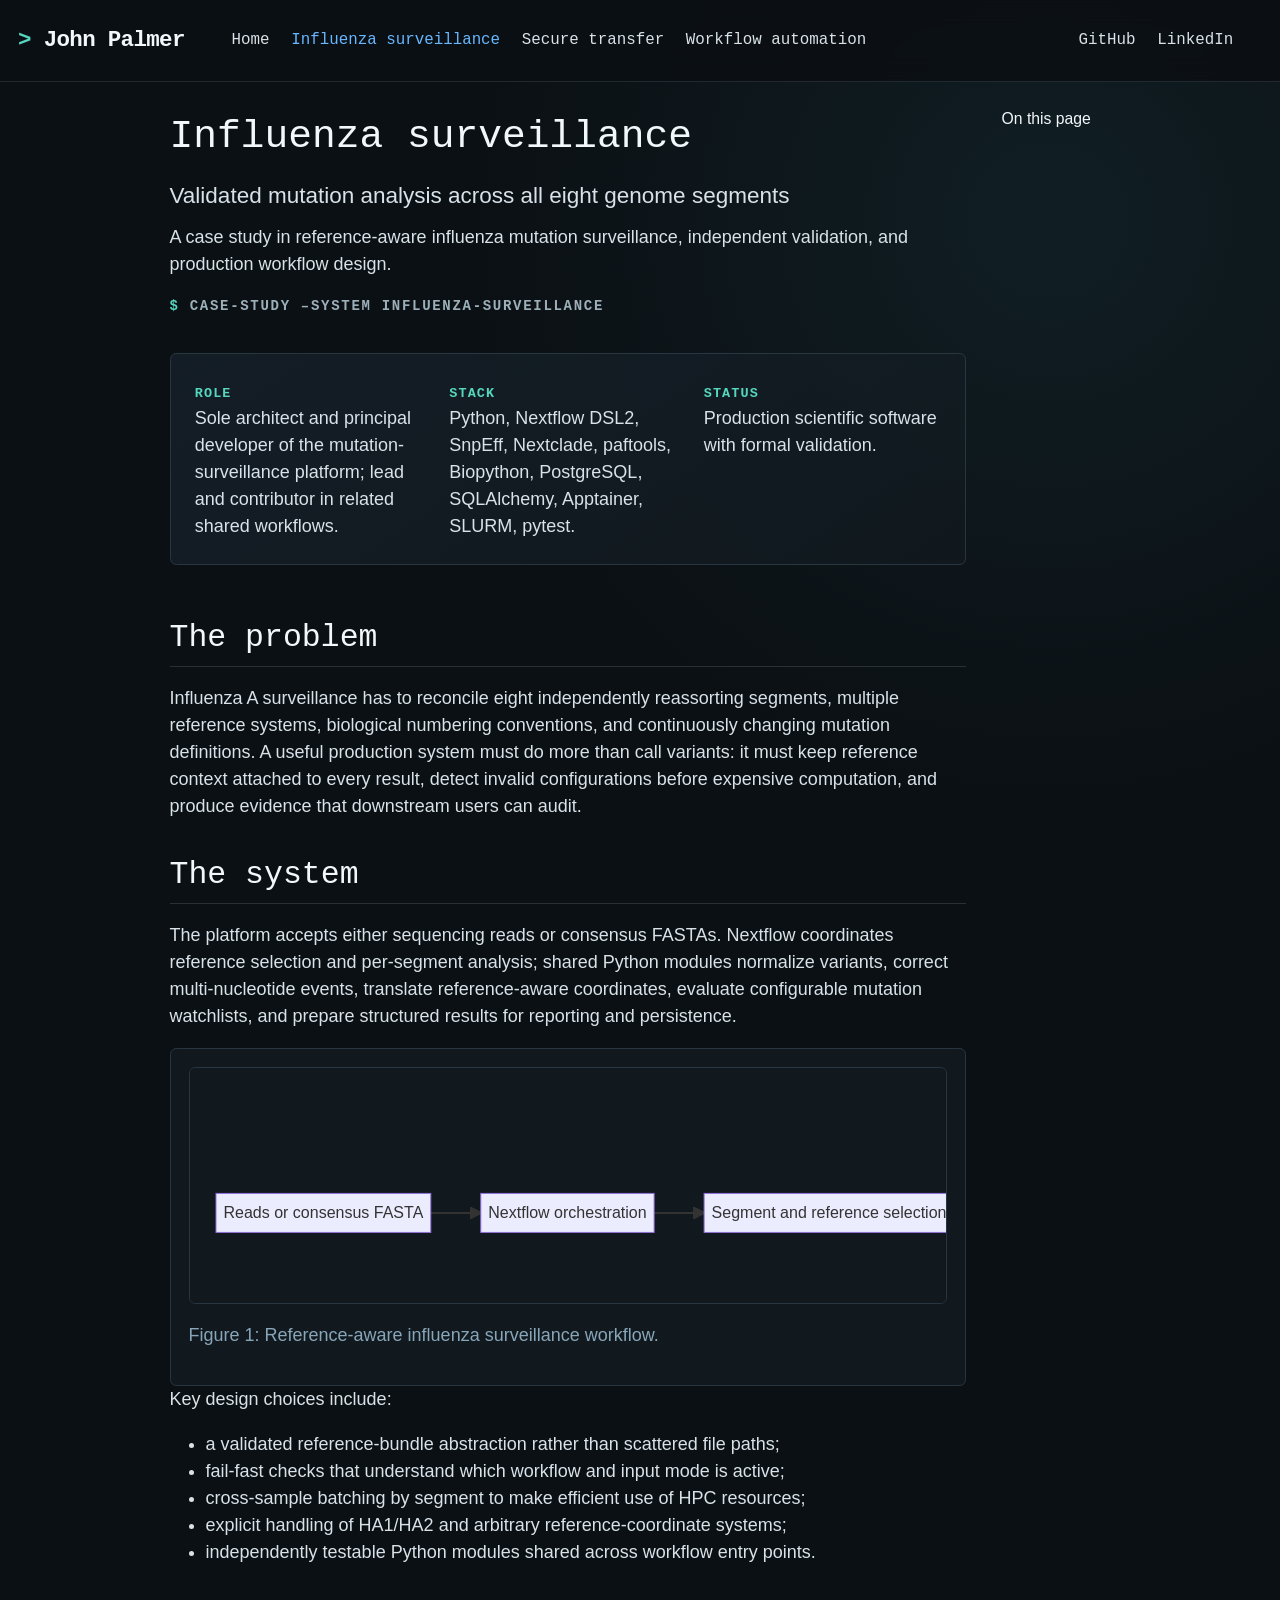
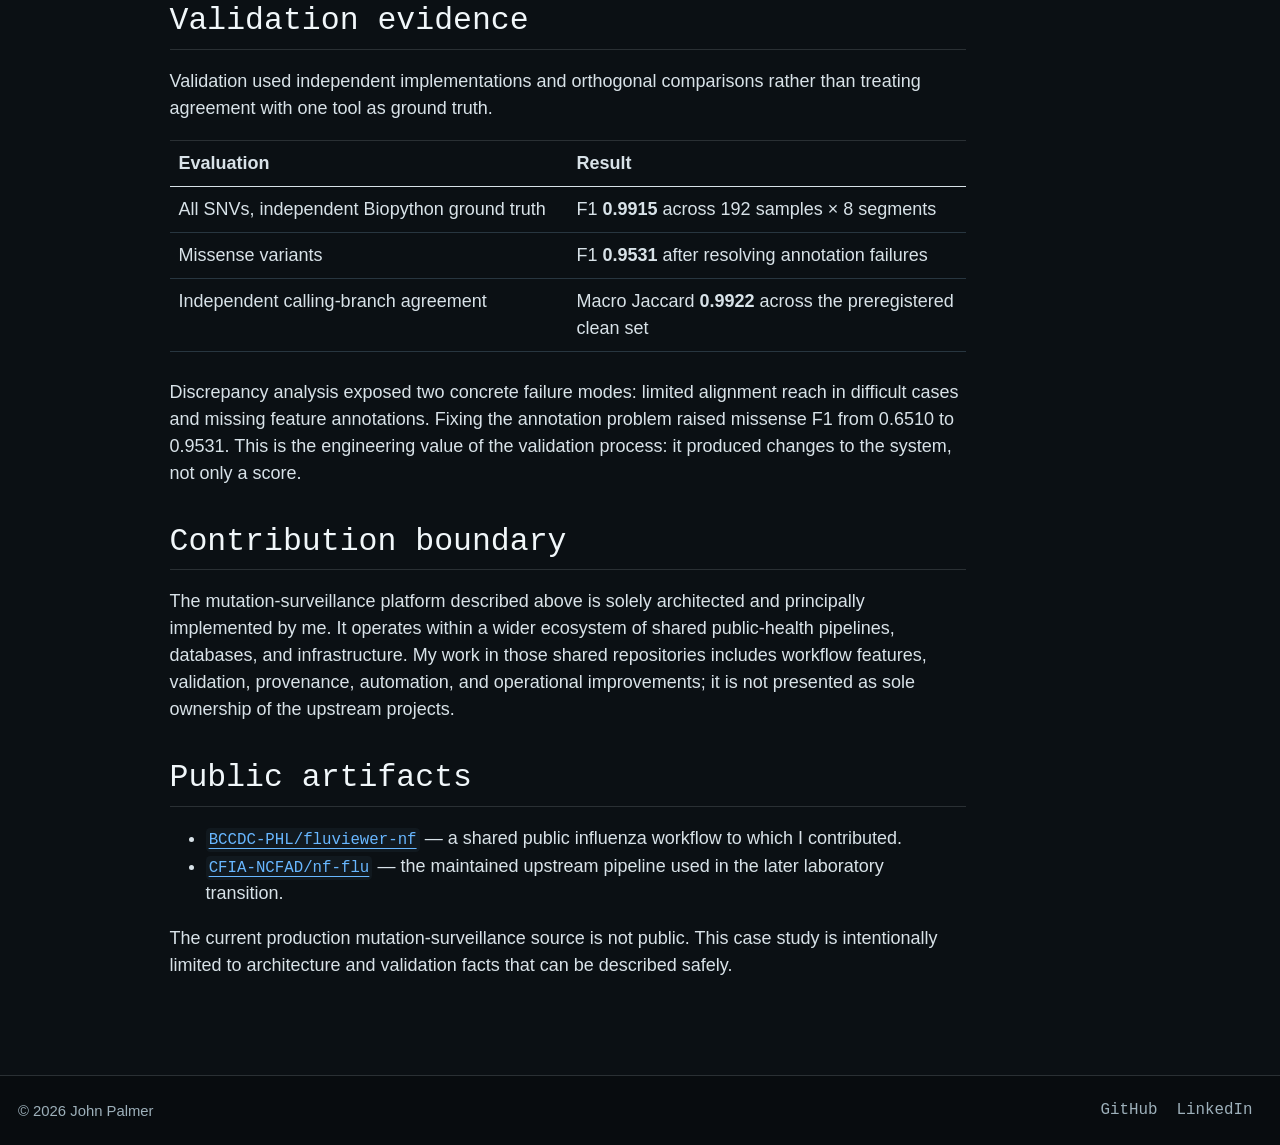
==== projects/influenza-surveillance.html @ 6f4eda3d "Built site for gh-pages" ====
<!DOCTYPE html>
<html xmlns="http://www.w3.org/1999/xhtml" lang="en-CA" xml:lang="en-CA"><head>

<meta charset="utf-8">
<meta name="generator" content="quarto-1.2.335">

<meta name="viewport" content="width=device-width, initial-scale=1.0, user-scalable=yes">

<meta name="description" content="A case study in reference-aware influenza mutation surveillance, independent validation, and production workflow design.">

<title>John Palmer - Influenza surveillance</title>
<style>
code{white-space: pre-wrap;}
span.smallcaps{font-variant: small-caps;}
div.columns{display: flex; gap: min(4vw, 1.5em);}
div.column{flex: auto; overflow-x: auto;}
div.hanging-indent{margin-left: 1.5em; text-indent: -1.5em;}
ul.task-list{list-style: none;}
ul.task-list li input[type="checkbox"] {
  width: 0.8em;
  margin: 0 0.8em 0.2em -1.6em;
  vertical-align: middle;
}
</style>


<script src="../site_libs/quarto-nav/quarto-nav.js"></script>
<script src="../site_libs/clipboard/clipboard.min.js"></script>
<script src="../site_libs/quarto-search/autocomplete.umd.js"></script>
<script src="../site_libs/quarto-search/fuse.min.js"></script>
<script src="../site_libs/quarto-search/quarto-search.js"></script>
<meta name="quarto:offset" content="../">
<link href="../assets/favicon.svg" rel="icon" type="image/svg+xml">
<script src="../site_libs/quarto-html/quarto.js"></script>
<script src="../site_libs/quarto-html/popper.min.js"></script>
<script src="../site_libs/quarto-html/tippy.umd.min.js"></script>
<script src="../site_libs/quarto-html/anchor.min.js"></script>
<link href="../site_libs/quarto-html/tippy.css" rel="stylesheet">
<link href="../site_libs/quarto-html/quarto-syntax-highlighting-dark.css" rel="stylesheet" id="quarto-text-highlighting-styles">
<script src="../site_libs/bootstrap/bootstrap.min.js"></script>
<link href="../site_libs/bootstrap/bootstrap-icons.css" rel="stylesheet">
<link href="../site_libs/bootstrap/bootstrap.min.css" rel="stylesheet" id="quarto-bootstrap" data-mode="dark">
<script id="quarto-search-options" type="application/json">{
  "location": "navbar",
  "copy-button": false,
  "collapse-after": 3,
  "panel-placement": "end",
  "type": "overlay",
  "limit": 20,
  "language": {
    "search-no-results-text": "No results",
    "search-matching-documents-text": "matching documents",
    "search-copy-link-title": "Copy link to search",
    "search-hide-matches-text": "Hide additional matches",
    "search-more-match-text": "more match in this document",
    "search-more-matches-text": "more matches in this document",
    "search-clear-button-title": "Clear",
    "search-detached-cancel-button-title": "Cancel",
    "search-submit-button-title": "Submit"
  }
}</script>
<style>html{ scroll-behavior: smooth; }</style>
<script src="../site_libs/quarto-diagram/mermaid.min.js"></script>
<script src="../site_libs/quarto-diagram/mermaid-init.js"></script>
<link href="../site_libs/quarto-diagram/mermaid.css" rel="stylesheet">


<meta property="og:title" content="John Palmer - Influenza surveillance">
<meta property="og:description" content="A case study in reference-aware influenza mutation surveillance, independent validation, and production workflow design.">
<meta property="og:site-name" content="John Palmer">
</head>

<body class="nav-fixed">

<div id="quarto-search-results"></div>
  <header id="quarto-header" class="headroom fixed-top">
    <nav class="navbar navbar-expand-lg navbar-dark ">
      <div class="navbar-container container-fluid">
      <div class="navbar-brand-container">
    <a class="navbar-brand" href="../index.html">
    <span class="navbar-title">John Palmer</span>
    </a>
  </div>
          <button class="navbar-toggler" type="button" data-bs-toggle="collapse" data-bs-target="#navbarCollapse" aria-controls="navbarCollapse" aria-expanded="false" aria-label="Toggle navigation" onclick="if (window.quartoToggleHeadroom) { window.quartoToggleHeadroom(); }">
  <span class="navbar-toggler-icon"></span>
</button>
          <div class="collapse navbar-collapse" id="navbarCollapse">
            <ul class="navbar-nav navbar-nav-scroll me-auto">
  <li class="nav-item">
    <a class="nav-link" href="../index.html">
 <span class="menu-text">Home</span></a>
  </li>  
  <li class="nav-item">
    <a class="nav-link active" href="../projects/influenza-surveillance.html" aria-current="page">
 <span class="menu-text">Influenza surveillance</span></a>
  </li>  
  <li class="nav-item">
    <a class="nav-link" href="../projects/secure-sequence-transfer.html">
 <span class="menu-text">Secure transfer</span></a>
  </li>  
  <li class="nav-item">
    <a class="nav-link" href="../projects/workflow-automation.html">
 <span class="menu-text">Workflow automation</span></a>
  </li>  
</ul>
            <ul class="navbar-nav navbar-nav-scroll ms-auto">
  <li class="nav-item">
    <a class="nav-link" href="https://github.com/jpalmer37">
 <span class="menu-text">GitHub</span></a>
  </li>  
  <li class="nav-item">
    <a class="nav-link" href="https://linkedin.com/in/john-palmer-932542b6/">
 <span class="menu-text">LinkedIn</span></a>
  </li>  
</ul>
              <div id="quarto-search" class="" title="Search"></div>
          </div> <!-- /navcollapse -->
      </div> <!-- /container-fluid -->
    </nav>
</header>
<!-- content -->
<div id="quarto-content" class="quarto-container page-columns page-rows-contents page-layout-article page-navbar">
<!-- sidebar -->
<!-- margin-sidebar -->
    <div id="quarto-margin-sidebar" class="sidebar margin-sidebar">
        <nav id="TOC" role="doc-toc" class="toc-active">
    <h2 id="toc-title">On this page</h2>
   
  <ul class="collapse">
  <li><a href="#the-problem" id="toc-the-problem" class="nav-link active" data-scroll-target="#the-problem">The problem</a></li>
  <li><a href="#the-system" id="toc-the-system" class="nav-link" data-scroll-target="#the-system">The system</a></li>
  <li><a href="#validation-evidence" id="toc-validation-evidence" class="nav-link" data-scroll-target="#validation-evidence">Validation evidence</a></li>
  <li><a href="#contribution-boundary" id="toc-contribution-boundary" class="nav-link" data-scroll-target="#contribution-boundary">Contribution boundary</a></li>
  <li><a href="#public-artifacts" id="toc-public-artifacts" class="nav-link" data-scroll-target="#public-artifacts">Public artifacts</a></li>
  </ul>
</nav>
    </div>
<!-- main -->
<main class="content" id="quarto-document-content">

<header id="title-block-header" class="quarto-title-block default">
<div class="quarto-title">
<h1 class="title">Influenza surveillance</h1>
<p class="subtitle lead">Validated mutation analysis across all eight genome segments</p>
</div>

<div>
  <div class="description">
    A case study in reference-aware influenza mutation surveillance, independent validation, and production workflow design.
  </div>
</div>


<div class="quarto-title-meta">

    
  
    
  </div>
  

</header>

<p class="eyebrow">
<span class="prompt">$</span> case-study –system influenza-surveillance
</p>
<div class="case-meta">
<p><strong>Role</strong><br> Sole architect and principal developer of the mutation-surveillance platform; lead and contributor in related shared workflows.</p>
<p><strong>Stack</strong><br> Python, Nextflow DSL2, SnpEff, Nextclade, paftools, Biopython, PostgreSQL, SQLAlchemy, Apptainer, SLURM, pytest.</p>
<p><strong>Status</strong><br> Production scientific software with formal validation.</p>
</div>
<section id="the-problem" class="level2">
<h2 class="anchored" data-anchor-id="the-problem">The problem</h2>
<p>Influenza A surveillance has to reconcile eight independently reassorting segments, multiple reference systems, biological numbering conventions, and continuously changing mutation definitions. A useful production system must do more than call variants: it must keep reference context attached to every result, detect invalid configurations before expensive computation, and produce evidence that downstream users can audit.</p>
</section>
<section id="the-system" class="level2">
<h2 class="anchored" data-anchor-id="the-system">The system</h2>
<p>The platform accepts either sequencing reads or consensus FASTAs. Nextflow coordinates reference selection and per-segment analysis; shared Python modules normalize variants, correct multi-nucleotide events, translate reference-aware coordinates, evaluate configurable mutation watchlists, and prepare structured results for reporting and persistence.</p>
<div class="cell">
<div class="cell-output-display">
<div id="fig-influenza-system" class="quarto-figure quarto-figure-center anchored">
<figure class="figure">
<p>
</p><pre class="mermaid mermaid-js" data-tooltip-selector="#mermaid-tooltip-1">flowchart LR
  A[Reads or consensus FASTA] --&gt; B[Nextflow orchestration]
  B --&gt; C[Segment and reference selection]
  C --&gt; D[Variant calling]
  D --&gt; E[Normalization and MNV correction]
  E --&gt; F[Reference-aware annotation]
  F --&gt; G[Mutation watchlists]
  G --&gt; H[Reports]
  G --&gt; I[(PostgreSQL results)]
  D --&gt; J[Independent validation]
  F --&gt; J
</pre>
<div id="mermaid-tooltip-1" class="mermaidTooltip">

</div>
<p></p>
<p></p><figcaption class="figure-caption">Figure&nbsp;1: Reference-aware influenza surveillance workflow.</figcaption><p></p>
</figure>
</div>
</div>
</div>
<p>Key design choices include:</p>
<ul>
<li>a validated reference-bundle abstraction rather than scattered file paths;</li>
<li>fail-fast checks that understand which workflow and input mode is active;</li>
<li>cross-sample batching by segment to make efficient use of HPC resources;</li>
<li>explicit handling of HA1/HA2 and arbitrary reference-coordinate systems;</li>
<li>independently testable Python modules shared across workflow entry points.</li>
</ul>
</section>
<section id="validation-evidence" class="level2">
<h2 class="anchored" data-anchor-id="validation-evidence">Validation evidence</h2>
<p>Validation used independent implementations and orthogonal comparisons rather than treating agreement with one tool as ground truth.</p>
<table class="table">
<colgroup>
<col style="width: 50%">
<col style="width: 50%">
</colgroup>
<thead>
<tr class="header">
<th>Evaluation</th>
<th>Result</th>
</tr>
</thead>
<tbody>
<tr class="odd">
<td>All SNVs, independent Biopython ground truth</td>
<td>F1 <strong>0.9915</strong> across 192 samples × 8 segments</td>
</tr>
<tr class="even">
<td>Missense variants</td>
<td>F1 <strong>0.9531</strong> after resolving annotation failures</td>
</tr>
<tr class="odd">
<td>Independent calling-branch agreement</td>
<td>Macro Jaccard <strong>0.9922</strong> across the preregistered clean set</td>
</tr>
</tbody>
</table>
<p>Discrepancy analysis exposed two concrete failure modes: limited alignment reach in difficult cases and missing feature annotations. Fixing the annotation problem raised missense F1 from 0.6510 to 0.9531. This is the engineering value of the validation process: it produced changes to the system, not only a score.</p>
</section>
<section id="contribution-boundary" class="level2">
<h2 class="anchored" data-anchor-id="contribution-boundary">Contribution boundary</h2>
<p>The mutation-surveillance platform described above is solely architected and principally implemented by me. It operates within a wider ecosystem of shared public-health pipelines, databases, and infrastructure. My work in those shared repositories includes workflow features, validation, provenance, automation, and operational improvements; it is not presented as sole ownership of the upstream projects.</p>
</section>
<section id="public-artifacts" class="level2">
<h2 class="anchored" data-anchor-id="public-artifacts">Public artifacts</h2>
<ul>
<li><a href="https://github.com/BCCDC-PHL/fluviewer-nf"><code>BCCDC-PHL/fluviewer-nf</code></a> — a shared public influenza workflow to which I contributed.</li>
<li><a href="https://github.com/CFIA-NCFAD/nf-flu"><code>CFIA-NCFAD/nf-flu</code></a> — the maintained upstream pipeline used in the later laboratory transition.</li>
</ul>
<p>The current production mutation-surveillance source is not public. This case study is intentionally limited to architecture and validation facts that can be described safely.</p>


</section>

</main> <!-- /main -->
<script id="quarto-html-after-body" type="application/javascript">
window.document.addEventListener("DOMContentLoaded", function (event) {
  const toggleBodyColorMode = (bsSheetEl) => {
    const mode = bsSheetEl.getAttribute("data-mode");
    const bodyEl = window.document.querySelector("body");
    if (mode === "dark") {
      bodyEl.classList.add("quarto-dark");
      bodyEl.classList.remove("quarto-light");
    } else {
      bodyEl.classList.add("quarto-light");
      bodyEl.classList.remove("quarto-dark");
    }
  }
  const toggleBodyColorPrimary = () => {
    const bsSheetEl = window.document.querySelector("link#quarto-bootstrap");
    if (bsSheetEl) {
      toggleBodyColorMode(bsSheetEl);
    }
  }
  toggleBodyColorPrimary();  
  const icon = "";
  const anchorJS = new window.AnchorJS();
  anchorJS.options = {
    placement: 'right',
    icon: icon
  };
  anchorJS.add('.anchored');
  const clipboard = new window.ClipboardJS('.code-copy-button', {
    target: function(trigger) {
      return trigger.previousElementSibling;
    }
  });
  clipboard.on('success', function(e) {
    // button target
    const button = e.trigger;
    // don't keep focus
    button.blur();
    // flash "checked"
    button.classList.add('code-copy-button-checked');
    var currentTitle = button.getAttribute("title");
    button.setAttribute("title", "Copied!");
    let tooltip;
    if (window.bootstrap) {
      button.setAttribute("data-bs-toggle", "tooltip");
      button.setAttribute("data-bs-placement", "left");
      button.setAttribute("data-bs-title", "Copied!");
      tooltip = new bootstrap.Tooltip(button, 
        { trigger: "manual", 
          customClass: "code-copy-button-tooltip",
          offset: [0, -8]});
      tooltip.show();    
    }
    setTimeout(function() {
      if (tooltip) {
        tooltip.hide();
        button.removeAttribute("data-bs-title");
        button.removeAttribute("data-bs-toggle");
        button.removeAttribute("data-bs-placement");
      }
      button.setAttribute("title", currentTitle);
      button.classList.remove('code-copy-button-checked');
    }, 1000);
    // clear code selection
    e.clearSelection();
  });
  function tippyHover(el, contentFn) {
    const config = {
      allowHTML: true,
      content: contentFn,
      maxWidth: 500,
      delay: 100,
      arrow: false,
      appendTo: function(el) {
          return el.parentElement;
      },
      interactive: true,
      interactiveBorder: 10,
      theme: 'quarto',
      placement: 'bottom-start'
    };
    window.tippy(el, config); 
  }
  const noterefs = window.document.querySelectorAll('a[role="doc-noteref"]');
  for (var i=0; i<noterefs.length; i++) {
    const ref = noterefs[i];
    tippyHover(ref, function() {
      // use id or data attribute instead here
      let href = ref.getAttribute('data-footnote-href') || ref.getAttribute('href');
      try { href = new URL(href).hash; } catch {}
      const id = href.replace(/^#\/?/, "");
      const note = window.document.getElementById(id);
      return note.innerHTML;
    });
  }
  const findCites = (el) => {
    const parentEl = el.parentElement;
    if (parentEl) {
      const cites = parentEl.dataset.cites;
      if (cites) {
        return {
          el,
          cites: cites.split(' ')
        };
      } else {
        return findCites(el.parentElement)
      }
    } else {
      return undefined;
    }
  };
  var bibliorefs = window.document.querySelectorAll('a[role="doc-biblioref"]');
  for (var i=0; i<bibliorefs.length; i++) {
    const ref = bibliorefs[i];
    const citeInfo = findCites(ref);
    if (citeInfo) {
      tippyHover(citeInfo.el, function() {
        var popup = window.document.createElement('div');
        citeInfo.cites.forEach(function(cite) {
          var citeDiv = window.document.createElement('div');
          citeDiv.classList.add('hanging-indent');
          citeDiv.classList.add('csl-entry');
          var biblioDiv = window.document.getElementById('ref-' + cite);
          if (biblioDiv) {
            citeDiv.innerHTML = biblioDiv.innerHTML;
          }
          popup.appendChild(citeDiv);
        });
        return popup.innerHTML;
      });
    }
  }
    var localhostRegex = new RegExp(/^(?:http|https):\/\/localhost\:?[0-9]*\//);
      var filterRegex = new RegExp(/https:\/\/jpalmer37\.github\.io/);
    var isInternal = (href) => {
        return filterRegex.test(href) || localhostRegex.test(href);
    }
    // Inspect non-navigation links and adorn them if external
    var links = window.document.querySelectorAll('a:not(.nav-link):not(.navbar-brand):not(.toc-action):not(.sidebar-link):not(.sidebar-item-toggle):not(.pagination-link):not(.no-external):not([aria-hidden]):not(.dropdown-item)');
    for (var i=0; i<links.length; i++) {
      const link = links[i];
      if (!isInternal(link.href)) {
          // target, if specified
          link.setAttribute("target", "_blank");
      }
    }
});
</script>
</div> <!-- /content -->
<footer class="footer">
  <div class="nav-footer">
    <div class="nav-footer-left">© 2026 John Palmer</div>   
    <div class="nav-footer-right">
      <ul class="footer-items list-unstyled">
    <li class="nav-item">
    <a class="nav-link" href="https://github.com/jpalmer37">GitHub</a>
  </li>  
    <li class="nav-item">
    <a class="nav-link" href="https://linkedin.com/in/john-palmer-932542b6/">LinkedIn</a>
  </li>  
</ul>
    </div>
  </div>
</footer>



<script src="../site_libs/quarto-html/zenscroll-min.js"></script>
</body></html>
---- site_libs/quarto-html/tippy.css ----
.tippy-box[data-animation=fade][data-state=hidden]{opacity:0}[data-tippy-root]{max-width:calc(100vw - 10px)}.tippy-box{position:relative;background-color:#333;color:#fff;border-radius:4px;font-size:14px;line-height:1.4;white-space:normal;outline:0;transition-property:transform,visibility,opacity}.tippy-box[data-placement^=top]>.tippy-arrow{bottom:0}.tippy-box[data-placement^=top]>.tippy-arrow:before{bottom:-7px;left:0;border-width:8px 8px 0;border-top-color:initial;transform-origin:center top}.tippy-box[data-placement^=bottom]>.tippy-arrow{top:0}.tippy-box[data-placement^=bottom]>.tippy-arrow:before{top:-7px;left:0;border-width:0 8px 8px;border-bottom-color:initial;transform-origin:center bottom}.tippy-box[data-placement^=left]>.tippy-arrow{right:0}.tippy-box[data-placement^=left]>.tippy-arrow:before{border-width:8px 0 8px 8px;border-left-color:initial;right:-7px;transform-origin:center left}.tippy-box[data-placement^=right]>.tippy-arrow{left:0}.tippy-box[data-placement^=right]>.tippy-arrow:before{left:-7px;border-width:8px 8px 8px 0;border-right-color:initial;transform-origin:center right}.tippy-box[data-inertia][data-state=visible]{transition-timing-function:cubic-bezier(.54,1.5,.38,1.11)}.tippy-arrow{width:16px;height:16px;color:#333}.tippy-arrow:before{content:"";position:absolute;border-color:transparent;border-style:solid}.tippy-content{position:relative;padding:5px 9px;z-index:1}
---- site_libs/quarto-html/quarto-syntax-highlighting-dark.css ----
/* quarto syntax highlight colors */
:root {
  --quarto-hl-al-color: #f07178;
  --quarto-hl-an-color: #d4d0ab;
  --quarto-hl-at-color: #00e0e0;
  --quarto-hl-bn-color: #d4d0ab;
  --quarto-hl-bu-color: #abe338;
  --quarto-hl-ch-color: #abe338;
  --quarto-hl-co-color: #f8f8f2;
  --quarto-hl-cv-color: #ffd700;
  --quarto-hl-cn-color: #ffd700;
  --quarto-hl-cf-color: #ffa07a;
  --quarto-hl-dt-color: #ffa07a;
  --quarto-hl-dv-color: #d4d0ab;
  --quarto-hl-do-color: #f8f8f2;
  --quarto-hl-er-color: #f07178;
  --quarto-hl-ex-color: #00e0e0;
  --quarto-hl-fl-color: #d4d0ab;
  --quarto-hl-fu-color: #ffa07a;
  --quarto-hl-im-color: #abe338;
  --quarto-hl-in-color: #d4d0ab;
  --quarto-hl-kw-color: #ffa07a;
  --quarto-hl-op-color: #ffa07a;
  --quarto-hl-ot-color: #00e0e0;
  --quarto-hl-pp-color: #dcc6e0;
  --quarto-hl-re-color: #00e0e0;
  --quarto-hl-sc-color: #abe338;
  --quarto-hl-ss-color: #abe338;
  --quarto-hl-st-color: #abe338;
  --quarto-hl-va-color: #00e0e0;
  --quarto-hl-vs-color: #abe338;
  --quarto-hl-wa-color: #dcc6e0;
}

/* other quarto variables */
:root {
  --quarto-font-monospace: "SFMono-Regular", "Cascadia Code", "Liberation Mono", monospace;
}

code span.al {
  font-weight: bold;
  color: #f07178;
}

code span.an {
  color: #d4d0ab;
}

code span.at {
  color: #00e0e0;
}

code span.bn {
  color: #d4d0ab;
}

code span.bu {
  color: #abe338;
}

code span.ch {
  color: #abe338;
}

code span.co {
  font-style: italic;
  color: #f8f8f2;
}

code span.cv {
  color: #ffd700;
}

code span.cn {
  color: #ffd700;
}

code span.cf {
  font-weight: bold;
  color: #ffa07a;
}

code span.dt {
  color: #ffa07a;
}

code span.dv {
  color: #d4d0ab;
}

code span.do {
  color: #f8f8f2;
}

code span.er {
  color: #f07178;
  text-decoration: underline;
}

code span.ex {
  font-weight: bold;
  color: #00e0e0;
}

code span.fl {
  color: #d4d0ab;
}

code span.fu {
  color: #ffa07a;
}

code span.im {
  color: #abe338;
}

code span.in {
  color: #d4d0ab;
}

code span.kw {
  font-weight: bold;
  color: #ffa07a;
}

pre > code.sourceCode > span {
  color: #f8f8f2;
}

code span {
  color: #f8f8f2;
}

code.sourceCode > span {
  color: #f8f8f2;
}

div.sourceCode,
div.sourceCode pre.sourceCode {
  color: #f8f8f2;
}

code span.op {
  color: #ffa07a;
}

code span.ot {
  color: #00e0e0;
}

code span.pp {
  color: #dcc6e0;
}

code span.re {
  color: #00e0e0;
}

code span.sc {
  color: #abe338;
}

code span.ss {
  color: #abe338;
}

code span.st {
  color: #abe338;
}

code span.va {
  color: #00e0e0;
}

code span.vs {
  color: #abe338;
}

code span.wa {
  color: #dcc6e0;
}

.prevent-inlining {
  content: "</";
}

/*# sourceMappingURL=935a306eefa94366c21e1a970dddb765.css.map */
---- site_libs/quarto-diagram/mermaid.css ----
.mermaidTooltip {
  position: absolute;
  text-align: center;
  max-width: 200px;
  padding: 2px;
  font-family: "trebuchet ms", verdana, arial;
  font-size: 12px;
  background: #ffffde;
  border: 1px solid #aaaa33;
  border-radius: 2px;
  pointer-events: none;
  z-index: 1000;
}
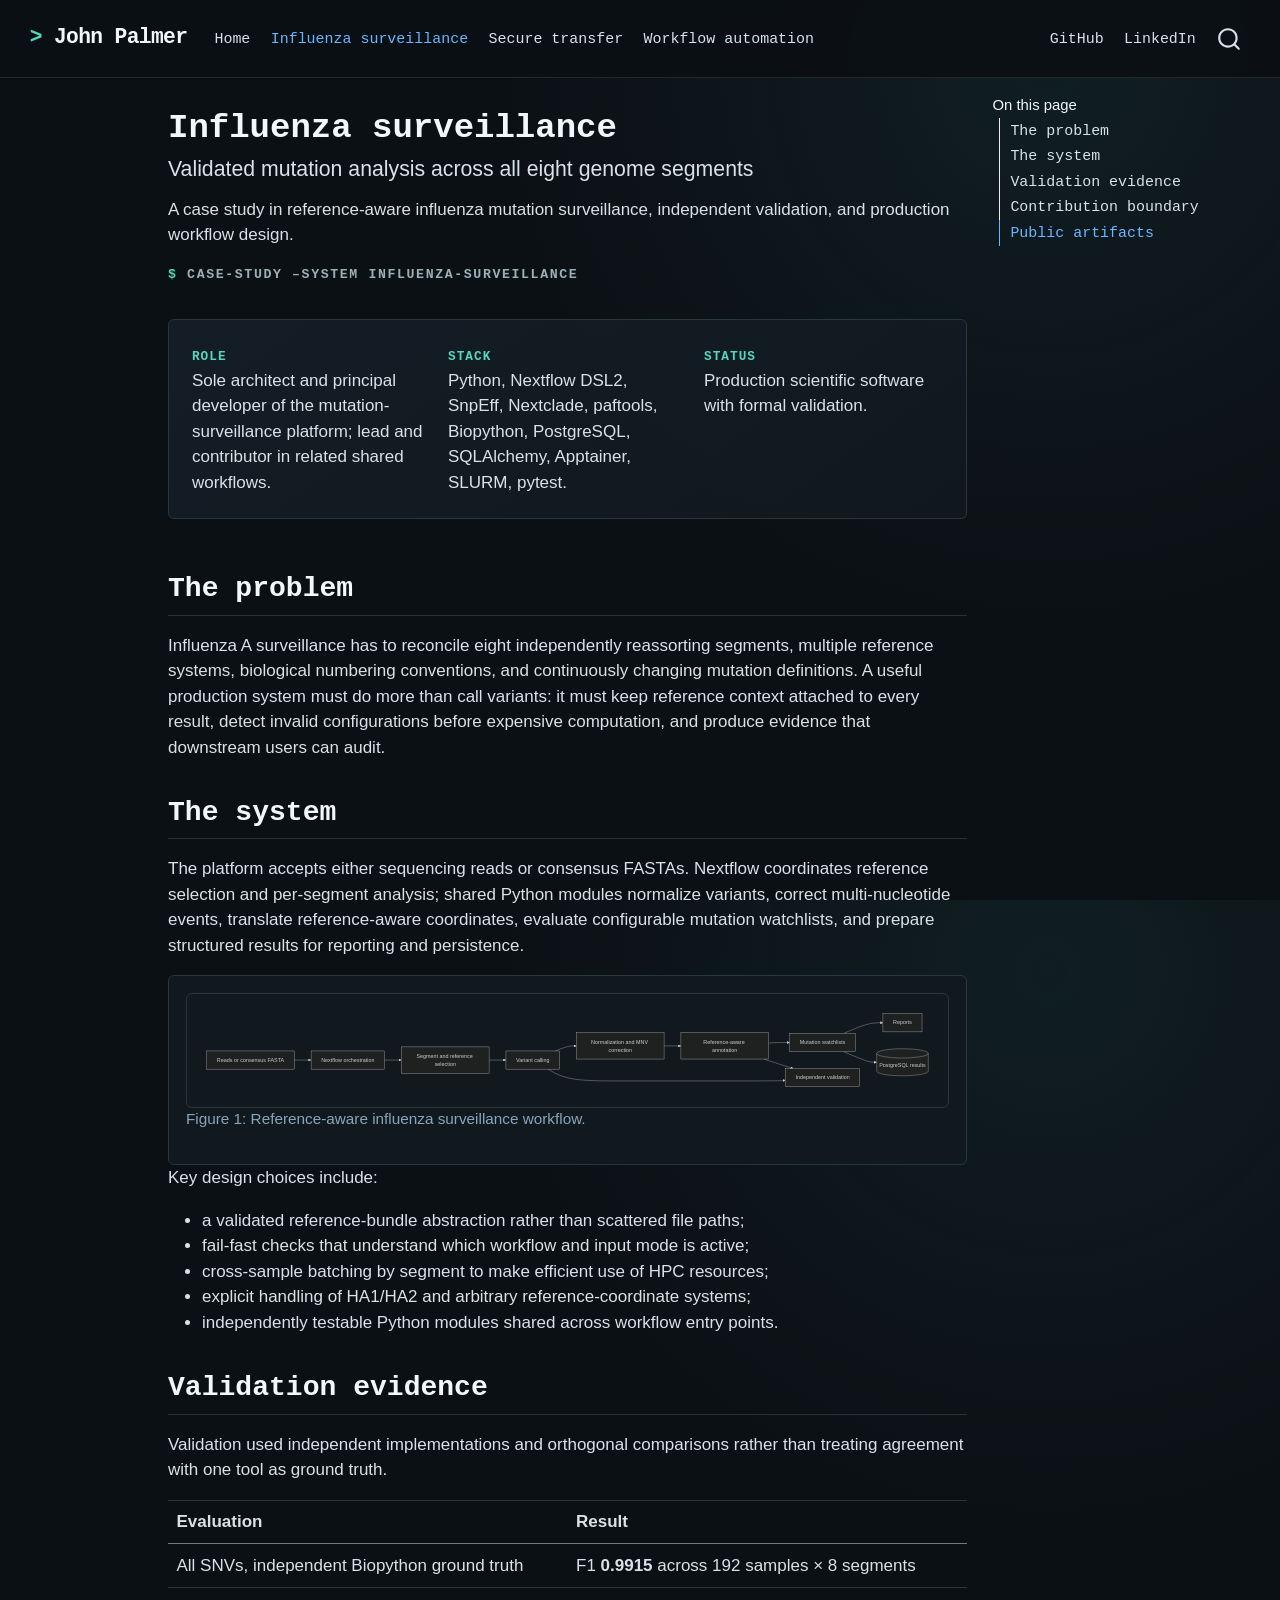
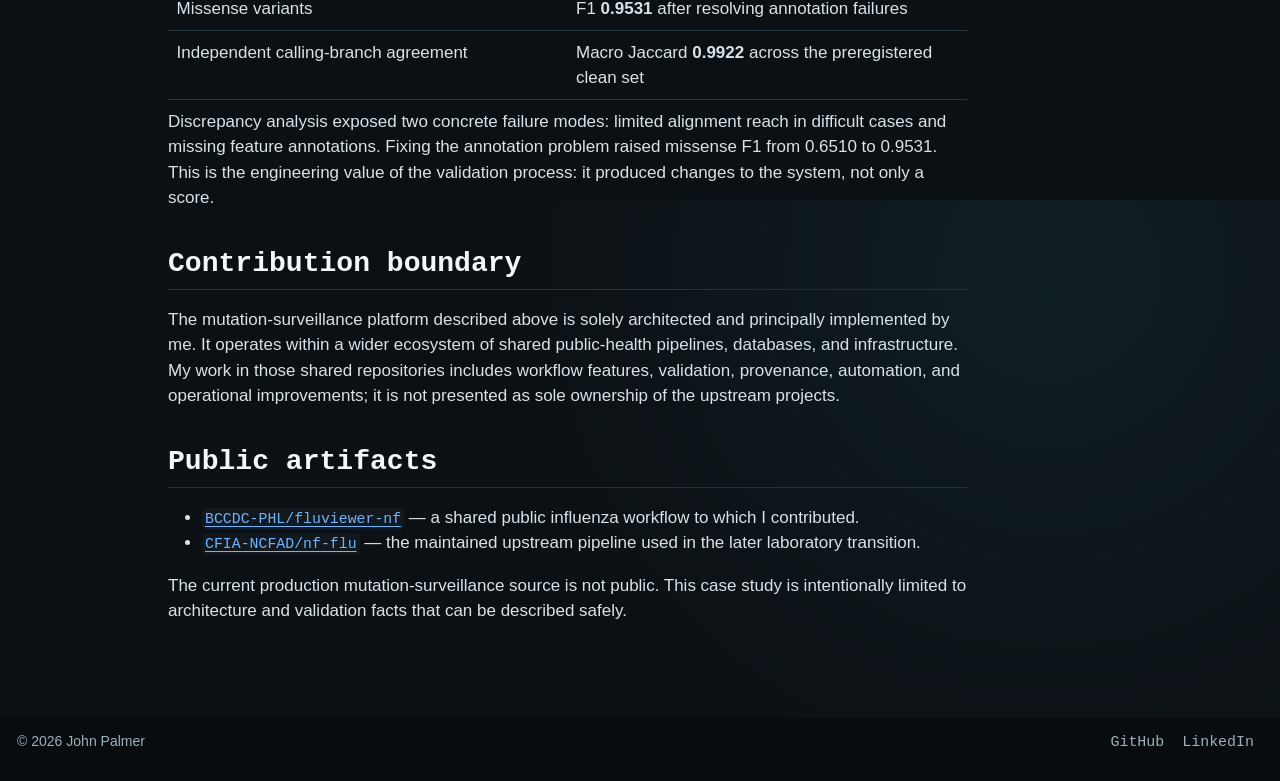
==== commit 3a884e57: "Built site for gh-pages" ====
--- a/projects/influenza-surveillance.html
+++ b/projects/influenza-surveillance.html
@@ -2,23 +2,29 @@
 <html xmlns="http://www.w3.org/1999/xhtml" lang="en-CA" xml:lang="en-CA"><head>
 
 <meta charset="utf-8">
-<meta name="generator" content="quarto-1.2.335">
+<meta name="generator" content="quarto-1.10.18">
 
 <meta name="viewport" content="width=device-width, initial-scale=1.0, user-scalable=yes">
 
 <meta name="description" content="A case study in reference-aware influenza mutation surveillance, independent validation, and production workflow design.">
 
-<title>John Palmer - Influenza surveillance</title>
+<title>Influenza surveillance – John Palmer</title>
 <style>
-code{white-space: pre-wrap;}
+/* Default styles provided by pandoc.
+** See https://pandoc.org/MANUAL.html#variables-for-html for config info.
+*/
 span.smallcaps{font-variant: small-caps;}
-div.columns{display: flex; gap: min(4vw, 1.5em);}
-div.column{flex: auto; overflow-x: auto;}
+div.columns{display: flex; gap: 1.5em;}
+div.column{flex: auto;}
+@media screen {
+div.columns{gap: min(4vw, 1.5em);}
+div.column{overflow-x: auto;}
+}
 div.hanging-indent{margin-left: 1.5em; text-indent: -1.5em;}
 ul.task-list{list-style: none;}
 ul.task-list li input[type="checkbox"] {
   width: 0.8em;
-  margin: 0 0.8em 0.2em -1.6em;
+  margin: 0 0.8em 0.2em -1em; /* quarto-specific, see https://github.com/quarto-dev/quarto-cli/issues/4556 */ 
   vertical-align: middle;
 }
 </style>
@@ -31,22 +37,29 @@
 <script src="../site_libs/quarto-search/quarto-search.js"></script>
 <meta name="quarto:offset" content="../">
 <link href="../assets/favicon.svg" rel="icon" type="image/svg+xml">
-<script src="../site_libs/quarto-html/quarto.js"></script>
+<script src="../site_libs/quarto-html/quarto.js" type="module"></script>
+<script src="../site_libs/quarto-html/tabsets/tabsets.js" type="module"></script>
 <script src="../site_libs/quarto-html/popper.min.js"></script>
 <script src="../site_libs/quarto-html/tippy.umd.min.js"></script>
 <script src="../site_libs/quarto-html/anchor.min.js"></script>
 <link href="../site_libs/quarto-html/tippy.css" rel="stylesheet">
-<link href="../site_libs/quarto-html/quarto-syntax-highlighting-dark.css" rel="stylesheet" id="quarto-text-highlighting-styles">
+<link href="../site_libs/quarto-html/quarto-syntax-highlighting-dark-da10381c530b98b228f323841bff885c.css" rel="stylesheet" id="quarto-text-highlighting-styles">
 <script src="../site_libs/bootstrap/bootstrap.min.js"></script>
 <link href="../site_libs/bootstrap/bootstrap-icons.css" rel="stylesheet">
-<link href="../site_libs/bootstrap/bootstrap.min.css" rel="stylesheet" id="quarto-bootstrap" data-mode="dark">
+<link href="../site_libs/bootstrap/bootstrap-62f87d42dc5a07c7b7aa5d76bdcf1ab5.min.css" rel="stylesheet" append-hash="true" id="quarto-bootstrap" data-mode="dark">
 <script id="quarto-search-options" type="application/json">{
   "location": "navbar",
   "copy-button": false,
   "collapse-after": 3,
   "panel-placement": "end",
   "type": "overlay",
-  "limit": 20,
+  "limit": 50,
+  "keyboard-shortcut": [
+    "f",
+    "/",
+    "s"
+  ],
+  "show-item-context": false,
   "language": {
     "search-no-results-text": "No results",
     "search-matching-documents-text": "matching documents",
@@ -55,66 +68,71 @@
     "search-more-match-text": "more match in this document",
     "search-more-matches-text": "more matches in this document",
     "search-clear-button-title": "Clear",
+    "search-text-placeholder": "",
     "search-detached-cancel-button-title": "Cancel",
-    "search-submit-button-title": "Submit"
+    "search-submit-button-title": "Submit",
+    "search-label": "Search"
   }
 }</script>
 <style>html{ scroll-behavior: smooth; }</style>
+<meta name="mermaid-theme" content="dark">
 <script src="../site_libs/quarto-diagram/mermaid.min.js"></script>
 <script src="../site_libs/quarto-diagram/mermaid-init.js"></script>
 <link href="../site_libs/quarto-diagram/mermaid.css" rel="stylesheet">
 
 
-<meta property="og:title" content="John Palmer - Influenza surveillance">
+<meta property="og:title" content="Influenza surveillance – John Palmer">
 <meta property="og:description" content="A case study in reference-aware influenza mutation surveillance, independent validation, and production workflow design.">
-<meta property="og:site-name" content="John Palmer">
+<meta property="og:site_name" content="John Palmer">
 </head>
 
-<body class="nav-fixed">
+<body class="nav-fixed quarto-light">
 
 <div id="quarto-search-results"></div>
   <header id="quarto-header" class="headroom fixed-top">
-    <nav class="navbar navbar-expand-lg navbar-dark ">
+    <nav class="navbar navbar-expand-lg " data-bs-theme="dark">
       <div class="navbar-container container-fluid">
-      <div class="navbar-brand-container">
+      <div class="navbar-brand-container mx-auto">
     <a class="navbar-brand" href="../index.html">
     <span class="navbar-title">John Palmer</span>
     </a>
   </div>
-          <button class="navbar-toggler" type="button" data-bs-toggle="collapse" data-bs-target="#navbarCollapse" aria-controls="navbarCollapse" aria-expanded="false" aria-label="Toggle navigation" onclick="if (window.quartoToggleHeadroom) { window.quartoToggleHeadroom(); }">
+            <div id="quarto-search" class="" title="Search"></div>
+          <button class="navbar-toggler" type="button" data-bs-toggle="collapse" data-bs-target="#navbarCollapse" aria-controls="navbarCollapse" role="menu" aria-expanded="false" aria-label="Toggle navigation" onclick="if (window.quartoToggleHeadroom) { window.quartoToggleHeadroom(); }">
   <span class="navbar-toggler-icon"></span>
 </button>
           <div class="collapse navbar-collapse" id="navbarCollapse">
             <ul class="navbar-nav navbar-nav-scroll me-auto">
   <li class="nav-item">
-    <a class="nav-link" href="../index.html">
- <span class="menu-text">Home</span></a>
+    <a class="nav-link" href="../index.html"> 
+<span class="menu-text">Home</span></a>
   </li>  
   <li class="nav-item">
-    <a class="nav-link active" href="../projects/influenza-surveillance.html" aria-current="page">
- <span class="menu-text">Influenza surveillance</span></a>
+    <a class="nav-link active" href="../projects/influenza-surveillance.html" aria-current="page"> 
+<span class="menu-text">Influenza surveillance</span></a>
   </li>  
   <li class="nav-item">
-    <a class="nav-link" href="../projects/secure-sequence-transfer.html">
- <span class="menu-text">Secure transfer</span></a>
+    <a class="nav-link" href="../projects/secure-sequence-transfer.html"> 
+<span class="menu-text">Secure transfer</span></a>
   </li>  
   <li class="nav-item">
-    <a class="nav-link" href="../projects/workflow-automation.html">
- <span class="menu-text">Workflow automation</span></a>
+    <a class="nav-link" href="../projects/workflow-automation.html"> 
+<span class="menu-text">Workflow automation</span></a>
   </li>  
 </ul>
             <ul class="navbar-nav navbar-nav-scroll ms-auto">
   <li class="nav-item">
-    <a class="nav-link" href="https://github.com/jpalmer37">
- <span class="menu-text">GitHub</span></a>
+    <a class="nav-link" href="https://github.com/jpalmer37"> 
+<span class="menu-text">GitHub</span></a>
   </li>  
   <li class="nav-item">
-    <a class="nav-link" href="https://linkedin.com/in/john-palmer-932542b6/">
- <span class="menu-text">LinkedIn</span></a>
+    <a class="nav-link" href="https://linkedin.com/in/john-palmer-932542b6/"> 
+<span class="menu-text">LinkedIn</span></a>
   </li>  
 </ul>
-              <div id="quarto-search" class="" title="Search"></div>
           </div> <!-- /navcollapse -->
+            <div class="quarto-navbar-tools">
+</div>
       </div> <!-- /container-fluid -->
     </nav>
 </header>
@@ -159,7 +177,9 @@
   </div>
   
 
+
 </header>
+
 
 <p class="eyebrow">
 <span class="prompt">$</span> case-study –system influenza-surveillance
@@ -176,12 +196,13 @@
 <section id="the-system" class="level2">
 <h2 class="anchored" data-anchor-id="the-system">The system</h2>
 <p>The platform accepts either sequencing reads or consensus FASTAs. Nextflow coordinates reference selection and per-segment analysis; shared Python modules normalize variants, correct multi-nucleotide events, translate reference-aware coordinates, evaluate configurable mutation watchlists, and prepare structured results for reporting and persistence.</p>
-<div class="cell">
+<div class="cell" data-layout-align="default">
 <div class="cell-output-display">
-<div id="fig-influenza-system" class="quarto-figure quarto-figure-center anchored">
-<figure class="figure">
-<p>
-</p><pre class="mermaid mermaid-js" data-tooltip-selector="#mermaid-tooltip-1">flowchart LR
+<div id="fig-influenza-system" class="quarto-float quarto-figure quarto-figure-center anchored">
+<figure class="quarto-float quarto-float-fig figure">
+<div aria-describedby="fig-influenza-system-caption-0ceaefa1-69ba-4598-a22c-09a6ac19f8ca">
+<div>
+<pre class="mermaid mermaid-js" data-label="fig-influenza-system">flowchart LR
   A[Reads or consensus FASTA] --&gt; B[Nextflow orchestration]
   B --&gt; C[Segment and reference selection]
   C --&gt; D[Variant calling]
@@ -193,11 +214,11 @@
   D --&gt; J[Independent validation]
   F --&gt; J
 </pre>
-<div id="mermaid-tooltip-1" class="mermaidTooltip">
-
-</div>
-<p></p>
-<p></p><figcaption class="figure-caption">Figure&nbsp;1: Reference-aware influenza surveillance workflow.</figcaption><p></p>
+</div>
+</div>
+<figcaption class="quarto-float-caption-bottom quarto-float-caption quarto-float-fig" id="fig-influenza-system-caption-0ceaefa1-69ba-4598-a22c-09a6ac19f8ca">
+Figure&nbsp;1: Reference-aware influenza surveillance workflow.
+</figcaption>
 </figure>
 </div>
 </div>
@@ -214,7 +235,7 @@
 <section id="validation-evidence" class="level2">
 <h2 class="anchored" data-anchor-id="validation-evidence">Validation evidence</h2>
 <p>Validation used independent implementations and orthogonal comparisons rather than treating agreement with one tool as ground truth.</p>
-<table class="table">
+<table class="caption-top table">
 <colgroup>
 <col style="width: 50%">
 <col style="width: 50%">
@@ -259,163 +280,430 @@
 
 </main> <!-- /main -->
 <script id="quarto-html-after-body" type="application/javascript">
-window.document.addEventListener("DOMContentLoaded", function (event) {
-  const toggleBodyColorMode = (bsSheetEl) => {
-    const mode = bsSheetEl.getAttribute("data-mode");
-    const bodyEl = window.document.querySelector("body");
-    if (mode === "dark") {
-      bodyEl.classList.add("quarto-dark");
-      bodyEl.classList.remove("quarto-light");
-    } else {
-      bodyEl.classList.add("quarto-light");
-      bodyEl.classList.remove("quarto-dark");
-    }
-  }
-  const toggleBodyColorPrimary = () => {
-    const bsSheetEl = window.document.querySelector("link#quarto-bootstrap");
-    if (bsSheetEl) {
-      toggleBodyColorMode(bsSheetEl);
-    }
-  }
-  toggleBodyColorPrimary();  
-  const icon = "";
-  const anchorJS = new window.AnchorJS();
-  anchorJS.options = {
-    placement: 'right',
-    icon: icon
-  };
-  anchorJS.add('.anchored');
-  const clipboard = new window.ClipboardJS('.code-copy-button', {
-    target: function(trigger) {
-      return trigger.previousElementSibling;
+  window.document.addEventListener("DOMContentLoaded", function (event) {
+    const icon = "";
+    const anchorJS = new window.AnchorJS();
+    anchorJS.options = {
+      placement: 'right',
+      icon: icon
+    };
+    anchorJS.add('.anchored');
+    const isCodeAnnotation = (el) => {
+      for (const clz of el.classList) {
+        if (clz.startsWith('code-annotation-')) {                     
+          return true;
+        }
+      }
+      return false;
+    }
+    const onCopySuccess = function(e) {
+      // button target
+      const button = e.trigger;
+      // don't keep focus
+      button.blur();
+      // flash "checked"
+      button.classList.add('code-copy-button-checked');
+      var currentTitle = button.getAttribute("title");
+      button.setAttribute("title", "Copied!");
+      let tooltip;
+      if (window.bootstrap) {
+        button.setAttribute("data-bs-toggle", "tooltip");
+        button.setAttribute("data-bs-placement", "left");
+        button.setAttribute("data-bs-title", "Copied!");
+        tooltip = new bootstrap.Tooltip(button, 
+          { trigger: "manual", 
+            customClass: "code-copy-button-tooltip",
+            offset: [0, -8]});
+        tooltip.show();    
+      }
+      setTimeout(function() {
+        if (tooltip) {
+          tooltip.hide();
+          button.removeAttribute("data-bs-title");
+          button.removeAttribute("data-bs-toggle");
+          button.removeAttribute("data-bs-placement");
+        }
+        button.setAttribute("title", currentTitle);
+        button.classList.remove('code-copy-button-checked');
+      }, 1000);
+      // clear code selection
+      e.clearSelection();
+    }
+    const getTextToCopy = function(trigger) {
+      const outerScaffold = trigger.parentElement.cloneNode(true);
+      const codeEl = outerScaffold.querySelector('code');
+      for (const childEl of codeEl.children) {
+        if (isCodeAnnotation(childEl)) {
+          childEl.remove();
+        }
+      }
+      return codeEl.innerText;
+    }
+    const clipboard = new window.ClipboardJS('.code-copy-button:not([data-in-quarto-modal])', {
+      text: getTextToCopy
+    });
+    clipboard.on('success', onCopySuccess);
+    if (window.document.getElementById('quarto-embedded-source-code-modal')) {
+      const clipboardModal = new window.ClipboardJS('.code-copy-button[data-in-quarto-modal]', {
+        text: getTextToCopy,
+        container: window.document.getElementById('quarto-embedded-source-code-modal')
+      });
+      clipboardModal.on('success', onCopySuccess);
+    }
+      var localhostRegex = new RegExp(/^(?:http|https):\/\/localhost\:?[0-9]*\//);
+      var mailtoRegex = new RegExp(/^mailto:/);
+        var filterRegex = new RegExp("https:\/\/jpalmer37\.github\.io");
+      var isInternal = (href) => {
+          return filterRegex.test(href) || localhostRegex.test(href) || mailtoRegex.test(href);
+      }
+      // Inspect non-navigation links and adorn them if external
+     var links = window.document.querySelectorAll('a[href]:not(.nav-link):not(.navbar-brand):not(.toc-action):not(.sidebar-link):not(.sidebar-item-toggle):not(.pagination-link):not(.no-external):not([aria-hidden]):not(.dropdown-item):not(.quarto-navigation-tool):not(.about-link)');
+      for (var i=0; i<links.length; i++) {
+        const link = links[i];
+        if (!isInternal(link.href)) {
+          // undo the damage that might have been done by quarto-nav.js in the case of
+          // links that we want to consider external
+          if (link.dataset.originalHref !== undefined) {
+            link.href = link.dataset.originalHref;
+          }
+            // target, if specified
+            link.setAttribute("target", "_blank");
+            if (link.getAttribute("rel") === null) {
+              link.setAttribute("rel", "noopener");
+            }
+        }
+      }
+    function tippyHover(el, contentFn, onTriggerFn, onUntriggerFn) {
+      const config = {
+        allowHTML: true,
+        maxWidth: 500,
+        delay: 100,
+        arrow: false,
+        appendTo: function(el) {
+            return el.parentElement;
+        },
+        interactive: true,
+        interactiveBorder: 10,
+        theme: 'quarto',
+        placement: 'bottom-start',
+      };
+      if (contentFn) {
+        config.content = contentFn;
+      }
+      if (onTriggerFn) {
+        config.onTrigger = onTriggerFn;
+      }
+      if (onUntriggerFn) {
+        config.onUntrigger = onUntriggerFn;
+      }
+      window.tippy(el, config); 
+    }
+    const noterefs = window.document.querySelectorAll('a[role="doc-noteref"]');
+    for (var i=0; i<noterefs.length; i++) {
+      const ref = noterefs[i];
+      tippyHover(ref, function() {
+        // use id or data attribute instead here
+        let href = ref.getAttribute('data-footnote-href') || ref.getAttribute('href');
+        try { href = new URL(href).hash; } catch {}
+        const id = href.replace(/^#\/?/, "");
+        const note = window.document.getElementById(id);
+        if (note) {
+          return note.innerHTML;
+        } else {
+          return "";
+        }
+      });
+    }
+    const xrefs = window.document.querySelectorAll('a.quarto-xref');
+    const processXRef = (id, note) => {
+      // Strip column container classes
+      const stripColumnClz = (el) => {
+        el.classList.remove("page-full", "page-columns");
+        if (el.children) {
+          for (const child of el.children) {
+            stripColumnClz(child);
+          }
+        }
+      }
+      stripColumnClz(note)
+      if (id === null || id.startsWith('sec-')) {
+        // Special case sections, only their first couple elements
+        const container = document.createElement("div");
+        if (note.children && note.children.length > 2) {
+          container.appendChild(note.children[0].cloneNode(true));
+          for (let i = 1; i < note.children.length; i++) {
+            const child = note.children[i];
+            if (child.tagName === "P" && child.innerText === "") {
+              continue;
+            } else {
+              container.appendChild(child.cloneNode(true));
+              break;
+            }
+          }
+          if (window.Quarto?.typesetMath) {
+            window.Quarto.typesetMath(container);
+          }
+          return container.innerHTML
+        } else {
+          if (window.Quarto?.typesetMath) {
+            window.Quarto.typesetMath(note);
+          }
+          return note.innerHTML;
+        }
+      } else {
+        // Remove any anchor links if they are present
+        const anchorLink = note.querySelector('a.anchorjs-link');
+        if (anchorLink) {
+          anchorLink.remove();
+        }
+        if (window.Quarto?.typesetMath) {
+          window.Quarto.typesetMath(note);
+        }
+        if (note.classList.contains("callout")) {
+          return note.outerHTML;
+        } else {
+          return note.innerHTML;
+        }
+      }
+    }
+    for (var i=0; i<xrefs.length; i++) {
+      const xref = xrefs[i];
+      tippyHover(xref, undefined, function(instance) {
+        instance.disable();
+        let url = xref.getAttribute('href');
+        let hash = undefined; 
+        if (url.startsWith('#')) {
+          hash = url;
+        } else {
+          try { hash = new URL(url).hash; } catch {}
+        }
+        if (hash) {
+          const id = hash.replace(/^#\/?/, "");
+          const note = window.document.getElementById(id);
+          if (note !== null) {
+            try {
+              const html = processXRef(id, note.cloneNode(true));
+              instance.setContent(html);
+            } finally {
+              instance.enable();
+              instance.show();
+            }
+          } else {
+            // See if we can fetch this
+            fetch(url.split('#')[0])
+            .then(res => res.text())
+            .then(html => {
+              const parser = new DOMParser();
+              const htmlDoc = parser.parseFromString(html, "text/html");
+              const note = htmlDoc.getElementById(id);
+              if (note !== null) {
+                const html = processXRef(id, note);
+                instance.setContent(html);
+              } 
+            }).finally(() => {
+              instance.enable();
+              instance.show();
+            });
+          }
+        } else {
+          // See if we can fetch a full url (with no hash to target)
+          // This is a special case and we should probably do some content thinning / targeting
+          fetch(url)
+          .then(res => res.text())
+          .then(html => {
+            const parser = new DOMParser();
+            const htmlDoc = parser.parseFromString(html, "text/html");
+            const note = htmlDoc.querySelector('main.content');
+            if (note !== null) {
+              // This should only happen for chapter cross references
+              // (since there is no id in the URL)
+              // remove the first header
+              if (note.children.length > 0 && note.children[0].tagName === "HEADER") {
+                note.children[0].remove();
+              }
+              const html = processXRef(null, note);
+              instance.setContent(html);
+            } 
+          }).finally(() => {
+            instance.enable();
+            instance.show();
+          });
+        }
+      }, function(instance) {
+      });
+    }
+        let selectedAnnoteEl;
+        const selectorForAnnotation = ( cell, annotation) => {
+          let cellAttr = 'data-code-cell="' + cell + '"';
+          let lineAttr = 'data-code-annotation="' +  annotation + '"';
+          const selector = 'span[' + cellAttr + '][' + lineAttr + ']';
+          return selector;
+        }
+        const selectCodeLines = (annoteEl) => {
+          const doc = window.document;
+          const targetCell = annoteEl.getAttribute("data-target-cell");
+          const targetAnnotation = annoteEl.getAttribute("data-target-annotation");
+          const annoteSpan = window.document.querySelector(selectorForAnnotation(targetCell, targetAnnotation));
+          const lines = annoteSpan.getAttribute("data-code-lines").split(",");
+          const lineIds = lines.map((line) => {
+            return targetCell + "-" + line;
+          })
+          let top = null;
+          let height = null;
+          let parent = null;
+          if (lineIds.length > 0) {
+              //compute the position of the single el (top and bottom and make a div)
+              const el = window.document.getElementById(lineIds[0]);
+              top = el.offsetTop;
+              height = el.offsetHeight;
+              parent = el.parentElement.parentElement;
+            if (lineIds.length > 1) {
+              const lastEl = window.document.getElementById(lineIds[lineIds.length - 1]);
+              const bottom = lastEl.offsetTop + lastEl.offsetHeight;
+              height = bottom - top;
+            }
+            if (top !== null && height !== null && parent !== null) {
+              // cook up a div (if necessary) and position it 
+              let div = window.document.getElementById("code-annotation-line-highlight");
+              if (div === null) {
+                div = window.document.createElement("div");
+                div.setAttribute("id", "code-annotation-line-highlight");
+                div.style.position = 'absolute';
+                parent.appendChild(div);
+              }
+              div.style.top = top - 2 + "px";
+              div.style.height = height + 4 + "px";
+              div.style.left = 0;
+              let gutterDiv = window.document.getElementById("code-annotation-line-highlight-gutter");
+              if (gutterDiv === null) {
+                gutterDiv = window.document.createElement("div");
+                gutterDiv.setAttribute("id", "code-annotation-line-highlight-gutter");
+                gutterDiv.style.position = 'absolute';
+                const codeCell = window.document.getElementById(targetCell);
+                const gutter = codeCell.querySelector('.code-annotation-gutter');
+                gutter.appendChild(gutterDiv);
+              }
+              gutterDiv.style.top = top - 2 + "px";
+              gutterDiv.style.height = height + 4 + "px";
+            }
+            selectedAnnoteEl = annoteEl;
+          }
+        };
+        const unselectCodeLines = () => {
+          const elementsIds = ["code-annotation-line-highlight", "code-annotation-line-highlight-gutter"];
+          elementsIds.forEach((elId) => {
+            const div = window.document.getElementById(elId);
+            if (div) {
+              div.remove();
+            }
+          });
+          selectedAnnoteEl = undefined;
+        };
+          // Handle positioning of the toggle
+      window.addEventListener(
+        "resize",
+        throttle(() => {
+          elRect = undefined;
+          if (selectedAnnoteEl) {
+            selectCodeLines(selectedAnnoteEl);
+          }
+        }, 10)
+      );
+      function throttle(fn, ms) {
+      let throttle = false;
+      let timer;
+        return (...args) => {
+          if(!throttle) { // first call gets through
+              fn.apply(this, args);
+              throttle = true;
+          } else { // all the others get throttled
+              if(timer) clearTimeout(timer); // cancel #2
+              timer = setTimeout(() => {
+                fn.apply(this, args);
+                timer = throttle = false;
+              }, ms);
+          }
+        };
+      }
+        // Attach click handler to the DT
+        const annoteDls = window.document.querySelectorAll('dt[data-target-cell]');
+        for (const annoteDlNode of annoteDls) {
+          annoteDlNode.addEventListener('click', (event) => {
+            const clickedEl = event.target;
+            if (clickedEl !== selectedAnnoteEl) {
+              unselectCodeLines();
+              const activeEl = window.document.querySelector('dt[data-target-cell].code-annotation-active');
+              if (activeEl) {
+                activeEl.classList.remove('code-annotation-active');
+              }
+              selectCodeLines(clickedEl);
+              clickedEl.classList.add('code-annotation-active');
+            } else {
+              // Unselect the line
+              unselectCodeLines();
+              clickedEl.classList.remove('code-annotation-active');
+            }
+          });
+        }
+    const findCites = (el) => {
+      const parentEl = el.parentElement;
+      if (parentEl) {
+        const cites = parentEl.dataset.cites;
+        if (cites) {
+          return {
+            el,
+            cites: cites.split(' ')
+          };
+        } else {
+          return findCites(el.parentElement)
+        }
+      } else {
+        return undefined;
+      }
+    };
+    var bibliorefs = window.document.querySelectorAll('a[role="doc-biblioref"]');
+    for (var i=0; i<bibliorefs.length; i++) {
+      const ref = bibliorefs[i];
+      const citeInfo = findCites(ref);
+      if (citeInfo) {
+        tippyHover(citeInfo.el, function() {
+          var popup = window.document.createElement('div');
+          citeInfo.cites.forEach(function(cite) {
+            var citeDiv = window.document.createElement('div');
+            citeDiv.classList.add('hanging-indent');
+            citeDiv.classList.add('csl-entry');
+            var biblioDiv = window.document.getElementById('ref-' + cite);
+            if (biblioDiv) {
+              citeDiv.innerHTML = biblioDiv.innerHTML;
+            }
+            popup.appendChild(citeDiv);
+          });
+          return popup.innerHTML;
+        });
+      }
     }
   });
-  clipboard.on('success', function(e) {
-    // button target
-    const button = e.trigger;
-    // don't keep focus
-    button.blur();
-    // flash "checked"
-    button.classList.add('code-copy-button-checked');
-    var currentTitle = button.getAttribute("title");
-    button.setAttribute("title", "Copied!");
-    let tooltip;
-    if (window.bootstrap) {
-      button.setAttribute("data-bs-toggle", "tooltip");
-      button.setAttribute("data-bs-placement", "left");
-      button.setAttribute("data-bs-title", "Copied!");
-      tooltip = new bootstrap.Tooltip(button, 
-        { trigger: "manual", 
-          customClass: "code-copy-button-tooltip",
-          offset: [0, -8]});
-      tooltip.show();    
-    }
-    setTimeout(function() {
-      if (tooltip) {
-        tooltip.hide();
-        button.removeAttribute("data-bs-title");
-        button.removeAttribute("data-bs-toggle");
-        button.removeAttribute("data-bs-placement");
-      }
-      button.setAttribute("title", currentTitle);
-      button.classList.remove('code-copy-button-checked');
-    }, 1000);
-    // clear code selection
-    e.clearSelection();
-  });
-  function tippyHover(el, contentFn) {
-    const config = {
-      allowHTML: true,
-      content: contentFn,
-      maxWidth: 500,
-      delay: 100,
-      arrow: false,
-      appendTo: function(el) {
-          return el.parentElement;
-      },
-      interactive: true,
-      interactiveBorder: 10,
-      theme: 'quarto',
-      placement: 'bottom-start'
-    };
-    window.tippy(el, config); 
-  }
-  const noterefs = window.document.querySelectorAll('a[role="doc-noteref"]');
-  for (var i=0; i<noterefs.length; i++) {
-    const ref = noterefs[i];
-    tippyHover(ref, function() {
-      // use id or data attribute instead here
-      let href = ref.getAttribute('data-footnote-href') || ref.getAttribute('href');
-      try { href = new URL(href).hash; } catch {}
-      const id = href.replace(/^#\/?/, "");
-      const note = window.document.getElementById(id);
-      return note.innerHTML;
-    });
-  }
-  const findCites = (el) => {
-    const parentEl = el.parentElement;
-    if (parentEl) {
-      const cites = parentEl.dataset.cites;
-      if (cites) {
-        return {
-          el,
-          cites: cites.split(' ')
-        };
-      } else {
-        return findCites(el.parentElement)
-      }
-    } else {
-      return undefined;
-    }
-  };
-  var bibliorefs = window.document.querySelectorAll('a[role="doc-biblioref"]');
-  for (var i=0; i<bibliorefs.length; i++) {
-    const ref = bibliorefs[i];
-    const citeInfo = findCites(ref);
-    if (citeInfo) {
-      tippyHover(citeInfo.el, function() {
-        var popup = window.document.createElement('div');
-        citeInfo.cites.forEach(function(cite) {
-          var citeDiv = window.document.createElement('div');
-          citeDiv.classList.add('hanging-indent');
-          citeDiv.classList.add('csl-entry');
-          var biblioDiv = window.document.getElementById('ref-' + cite);
-          if (biblioDiv) {
-            citeDiv.innerHTML = biblioDiv.innerHTML;
-          }
-          popup.appendChild(citeDiv);
-        });
-        return popup.innerHTML;
-      });
-    }
-  }
-    var localhostRegex = new RegExp(/^(?:http|https):\/\/localhost\:?[0-9]*\//);
-      var filterRegex = new RegExp(/https:\/\/jpalmer37\.github\.io/);
-    var isInternal = (href) => {
-        return filterRegex.test(href) || localhostRegex.test(href);
-    }
-    // Inspect non-navigation links and adorn them if external
-    var links = window.document.querySelectorAll('a:not(.nav-link):not(.navbar-brand):not(.toc-action):not(.sidebar-link):not(.sidebar-item-toggle):not(.pagination-link):not(.no-external):not([aria-hidden]):not(.dropdown-item)');
-    for (var i=0; i<links.length; i++) {
-      const link = links[i];
-      if (!isInternal(link.href)) {
-          // target, if specified
-          link.setAttribute("target", "_blank");
-      }
-    }
-});
-</script>
+  </script>
 </div> <!-- /content -->
 <footer class="footer">
   <div class="nav-footer">
-    <div class="nav-footer-left">© 2026 John Palmer</div>   
+    <div class="nav-footer-left">
+<p>© 2026 John Palmer</p>
+</div>   
+    <div class="nav-footer-center">
+      &nbsp;
+    </div>
     <div class="nav-footer-right">
       <ul class="footer-items list-unstyled">
     <li class="nav-item">
-    <a class="nav-link" href="https://github.com/jpalmer37">GitHub</a>
+    <a class="nav-link" href="https://github.com/jpalmer37">
+<p>GitHub</p>
+</a>
   </li>  
     <li class="nav-item">
-    <a class="nav-link" href="https://linkedin.com/in/john-palmer-932542b6/">LinkedIn</a>
+    <a class="nav-link" href="https://linkedin.com/in/john-palmer-932542b6/">
+<p>LinkedIn</p>
+</a>
   </li>  
 </ul>
     </div>
@@ -424,5 +712,6 @@
 
 
 
+
 <script src="../site_libs/quarto-html/zenscroll-min.js"></script>
 </body></html>
--- a/site_libs/quarto-html/quarto-syntax-highlighting-dark-da10381c530b98b228f323841bff885c.css
+++ b/site_libs/quarto-html/quarto-syntax-highlighting-dark-da10381c530b98b228f323841bff885c.css
@@ -0,0 +1,219 @@
+/* quarto syntax highlight colors */
+:root {
+  --quarto-hl-al-color: #f07178;
+  --quarto-hl-an-color: #d4d0ab;
+  --quarto-hl-at-color: #00e0e0;
+  --quarto-hl-bn-color: #d4d0ab;
+  --quarto-hl-bu-color: #abe338;
+  --quarto-hl-ch-color: #abe338;
+  --quarto-hl-co-color: #f8f8f2;
+  --quarto-hl-cv-color: #ffd700;
+  --quarto-hl-cn-color: #ffd700;
+  --quarto-hl-cf-color: #ffa07a;
+  --quarto-hl-dt-color: #ffa07a;
+  --quarto-hl-dv-color: #d4d0ab;
+  --quarto-hl-do-color: #f8f8f2;
+  --quarto-hl-er-color: #f07178;
+  --quarto-hl-ex-color: #00e0e0;
+  --quarto-hl-fl-color: #d4d0ab;
+  --quarto-hl-fu-color: #ffa07a;
+  --quarto-hl-im-color: #abe338;
+  --quarto-hl-in-color: #d4d0ab;
+  --quarto-hl-kw-color: #ffa07a;
+  --quarto-hl-op-color: #ffa07a;
+  --quarto-hl-ot-color: #00e0e0;
+  --quarto-hl-pp-color: #dcc6e0;
+  --quarto-hl-re-color: #00e0e0;
+  --quarto-hl-sc-color: #abe338;
+  --quarto-hl-ss-color: #abe338;
+  --quarto-hl-st-color: #abe338;
+  --quarto-hl-va-color: #00e0e0;
+  --quarto-hl-vs-color: #abe338;
+  --quarto-hl-wa-color: #dcc6e0;
+}
+
+/* other quarto variables */
+:root {
+  --quarto-font-monospace: "SFMono-Regular", "Cascadia Code", "Liberation Mono", monospace;
+}
+
+/* syntax highlight based on Pandoc's rules */
+pre > code.sourceCode > span {
+  color: #f8f8f2;
+}
+
+code.sourceCode > span {
+  color: #f8f8f2;
+}
+
+div.sourceCode,
+div.sourceCode pre.sourceCode {
+  color: #f8f8f2;
+}
+
+/* Normal */
+code span {
+  color: #f8f8f2;
+}
+
+/* Alert */
+code span.al {
+  color: #f07178;
+}
+
+/* Annotation */
+code span.an {
+  color: #d4d0ab;
+}
+
+/* Attribute */
+code span.at {
+  color: #00e0e0;
+}
+
+/* BaseN */
+code span.bn {
+  color: #d4d0ab;
+}
+
+/* BuiltIn */
+code span.bu {
+  color: #abe338;
+}
+
+/* ControlFlow */
+code span.cf {
+  font-weight: bold;
+  color: #ffa07a;
+}
+
+/* Char */
+code span.ch {
+  color: #abe338;
+}
+
+/* Constant */
+code span.cn {
+  color: #ffd700;
+}
+
+/* Comment */
+code span.co {
+  font-style: italic;
+  color: #f8f8f2;
+}
+
+/* CommentVar */
+code span.cv {
+  color: #ffd700;
+}
+
+/* Documentation */
+code span.do {
+  color: #f8f8f2;
+}
+
+/* DataType */
+code span.dt {
+  color: #ffa07a;
+}
+
+/* DecVal */
+code span.dv {
+  color: #d4d0ab;
+}
+
+/* Error */
+code span.er {
+  color: #f07178;
+  text-decoration: underline;
+}
+
+/* Extension */
+code span.ex {
+  font-weight: bold;
+  color: #00e0e0;
+}
+
+/* Float */
+code span.fl {
+  color: #d4d0ab;
+}
+
+/* Function */
+code span.fu {
+  color: #ffa07a;
+}
+
+/* Import */
+code span.im {
+  color: #abe338;
+}
+
+/* Information */
+code span.in {
+  color: #d4d0ab;
+}
+
+/* Keyword */
+code span.kw {
+  font-weight: bold;
+  color: #ffa07a;
+}
+
+/* Operator */
+code span.op {
+  color: #ffa07a;
+}
+
+/* Other */
+code span.ot {
+  color: #00e0e0;
+}
+
+/* Preprocessor */
+code span.pp {
+  color: #dcc6e0;
+}
+
+/* RegionMarker */
+code span.re {
+  background-color: #f8f8f2;
+  color: #00e0e0;
+}
+
+/* SpecialChar */
+code span.sc {
+  color: #abe338;
+}
+
+/* SpecialString */
+code span.ss {
+  color: #abe338;
+}
+
+/* String */
+code span.st {
+  color: #abe338;
+}
+
+/* Variable */
+code span.va {
+  color: #00e0e0;
+}
+
+/* VerbatimString */
+code span.vs {
+  color: #abe338;
+}
+
+/* Warning */
+code span.wa {
+  color: #dcc6e0;
+}
+
+.prevent-inlining {
+  content: "</";
+}
+
+/*# sourceMappingURL=c76b89775575a10670c329ef89720d7e.css.map */
